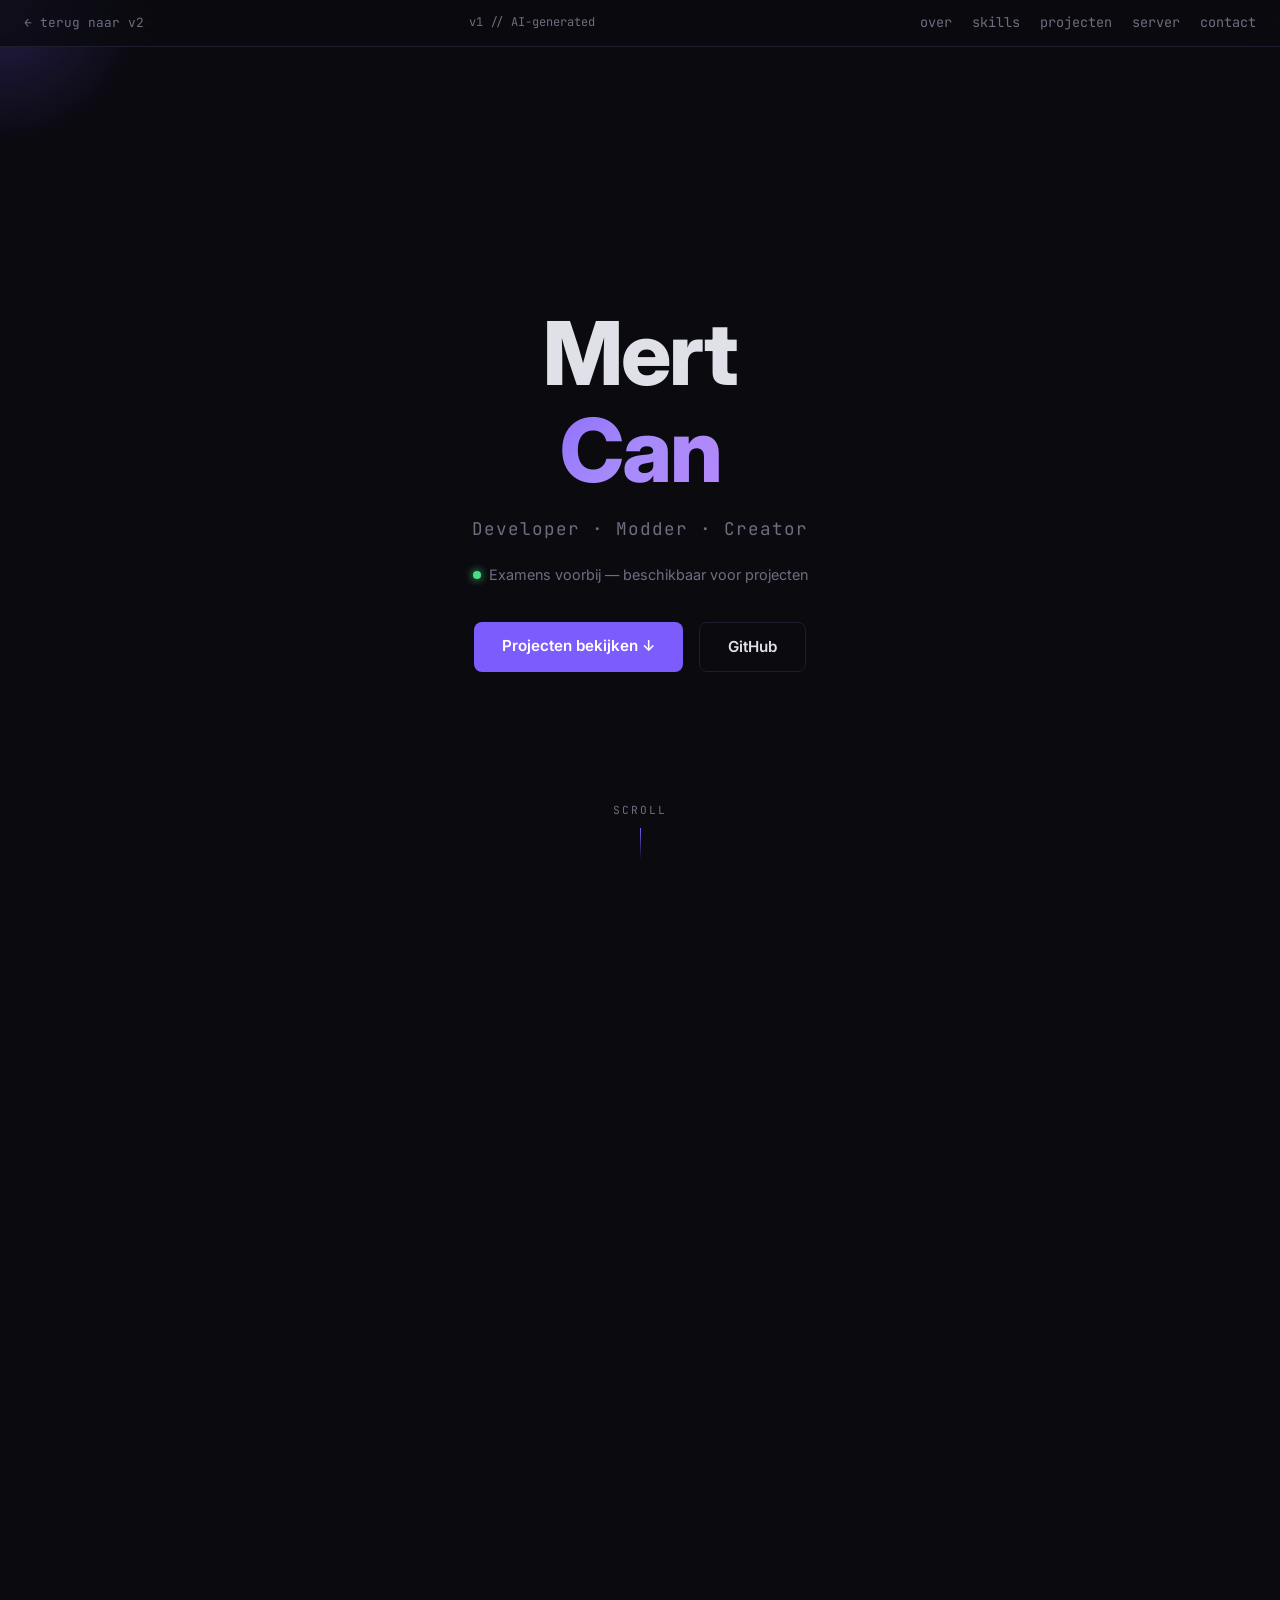
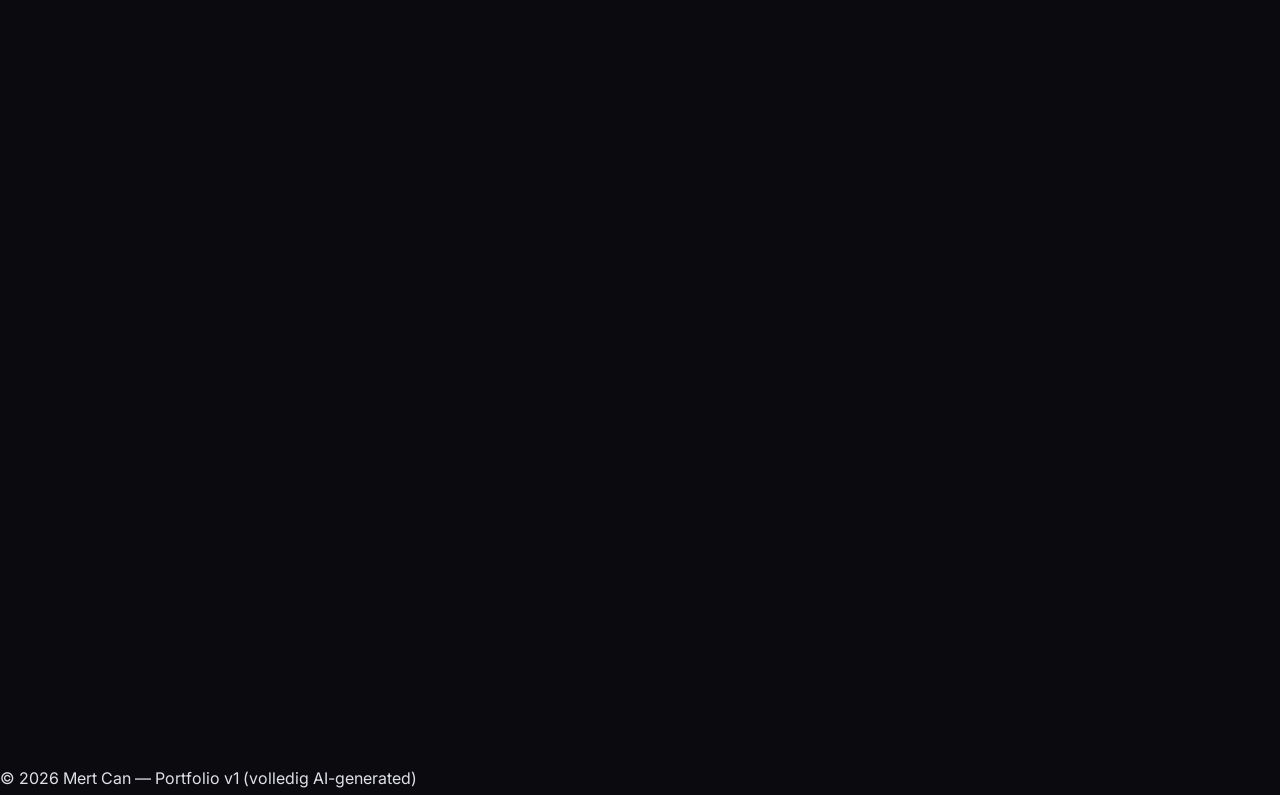
==== index_AI.html @ b43ee175 "gg" ====
<!DOCTYPE html>
<html lang="nl">
<head>
  <meta charset="UTF-8" />
  <meta name="viewport" content="width=device-width, initial-scale=1.0" />
  <title>Mert Can — Portfolio v1</title>
  <link rel="stylesheet" href="stykev1.css" />
  <link href="https://fonts.googleapis.com/css2?family=JetBrains+Mono:wght@300;400;500;700&family=Inter:wght@300;400;600;800&display=swap" rel="stylesheet" />
</head>
<body>

  <canvas id="particles" aria-hidden="true"></canvas>
  <div id="cursor-glow" aria-hidden="true"></div>

  <header class="topbar">
    <a href="index.html" class="topbar-back">← terug naar v2</a>
    <span class="topbar-version">v1 // AI-generated</span>
    <nav class="topbar-nav">
      <a href="#about">over</a>
      <a href="#skills">skills</a>
      <a href="#projects">projecten</a>
      <a href="#server">server</a>
      <a href="#contact">contact</a>
    </nav>
  </header>

  <section class="hero" id="hero">
    <div class="hero-content">
      <p class="hero-greeting" id="typewriter"></p>
      <h1 class="hero-name">
        <span class="name-line">Mert</span>
        <span class="name-line accent-line">Can</span>
      </h1>
      <p class="hero-tagline">Developer · Modder · Creator</p>
      <p class="hero-status">
        <span class="status-dot"></span>
        Examens voorbij — beschikbaar voor projecten
      </p>
      <div class="hero-cta">
        <a href="#projects" class="cta-btn">Projecten bekijken ↓</a>
        <a href="https://github.com/KaasRijkeTurk" target="_blank" class="cta-btn cta-ghost">GitHub</a>
      </div>
    </div>
    <div class="hero-scroll-hint">
      <span>scroll</span>
      <div class="scroll-line"></div>
    </div>
  </section>

  <section class="section" id="about">
    <div class="container">
      <div class="section-header">
        <span class="section-number">01</span>
        <h2>Over mij</h2>
        <div class="header-line"></div>
      </div>
      <div class="about-grid">
        <div class="about-text">
          <p>18 jaar oud. Ik bouw dingen omdat ik het leuk vind. Mods, websites, scripts — alles wat code vereist trekt mijn aandacht. Ik zoek <strong>ervaring</strong> en <strong>connecties</strong>, en ik leer van elk project.</p>
          <p>Wanneer ik niet aan een project werk, ben ik waarschijnlijk een CTF aan het cracken, een Minecraft-mod aan het bouwen, of een nieuwe technologie aan het verkennen.</p>
        </div>
        <div class="about-cards">
          <div class="info-card">
            <span class="card-icon">🎓</span>
            <span class="card-label">School</span>
            <span class="card-value">De school met de glazen toilet deurtjes</span>
          </div>
          <div class="info-card">
            <span class="card-icon">📋</span>
            <span class="card-label">Studie</span>
            <span class="card-value">Wacht op uitslag</span>
          </div>
          <div class="info-card">
            <span class="card-icon">🌐</span>
            <span class="card-label">Talen</span>
            <span class="card-value">Nederlands · Turks · Engels</span>
          </div>
        </div>
      </div>
    </div>
  </section>

  <section class="section" id="skills">
    <div class="container">
      <div class="section-header">
        <span class="section-number">02</span>
        <h2>Skills</h2>
        <div class="header-line"></div>
      </div>
      <div class="skills-grid">
        <div class="skill-group">
          <h3 class="skill-group-title">Talen</h3>
          <div class="skill-bars">
            <div class="skill-bar">
              <span class="skill-name">Python</span>
              <div class="bar-track"><div class="bar-fill" data-width="70"></div></div>
            </div>
            <div class="skill-bar">
              <span class="skill-name">HTML</span>
              <div class="bar-track"><div class="bar-fill" data-width="75"></div></div>
            </div>
            <div class="skill-bar">
              <span class="skill-name">CSS</span>
              <div class="bar-track"><div class="bar-fill" data-width="65"></div></div>
            </div>
            <div class="skill-bar">
              <span class="skill-name">Java</span>
              <div class="bar-track"><div class="bar-fill" data-width="55"></div></div>
            </div>
            <div class="skill-bar">
              <span class="skill-name">JavaScript</span>
              <div class="bar-track"><div class="bar-fill" data-width="50"></div></div>
            </div>
          </div>
        </div>
        <div class="skill-group">
          <h3 class="skill-group-title">Tools</h3>
          <div class="skill-pills">
            <span class="pill">Git</span>
            <span class="pill">VS Code</span>
            <span class="pill">IntelliJ</span>
            <span class="pill">Unity</span>
            <span class="pill">BlockBench</span>
            <span class="pill">Linux</span>
          </div>
        </div>
        <div class="skill-group skill-group-wide">
          <h3 class="skill-group-title">Kennis & Interesses</h3>
          <div class="skill-pills">
            <span class="pill">Minecraft Modding</span>
            <span class="pill">Discord Bots</span>
            <span class="pill">Game Design</span>
            <span class="pill">CTF</span>
            <span class="pill">Webdesign</span>
            <span class="pill">Robotica</span>
          </div>
        </div>
      </div>
    </div>
  </section>

  <section class="section" id="projects">
    <div class="container">
      <div class="section-header">
        <span class="section-number">03</span>
        <h2>Projecten</h2>
        <div class="header-line"></div>
      </div>
      <div class="projects-grid">

        <article class="project-card">
          <div class="card-header">
            <span class="card-emoji">🕌</span>
            <span class="card-badge badge-wip">WIP</span>
          </div>
          <h3>DeenCraft</h3>
          <p class="card-desc">Islamitisch geïnspireerde items & blokken in Minecraft. Leert spelers over de Islam en zijn geschiedenis.</p>
          <p class="card-tech">Fabric 1.21.10 · Java</p>
          <div class="card-links">
            <a href="https://github.com/KaasRijkeTurk/DeenCraft" target="_blank" class="link-btn">GitHub →</a>
          </div>
        </article>

        <article class="project-card">
          <div class="card-header">
            <span class="card-emoji">💎</span>
          </div>
          <h3>Curious Crystals</h3>
          <p class="card-desc">Nieuwe edelstenen, mobs & structuren. Gems geven unieke abilities via de Smithing Table.</p>
          <p class="card-tech">Fabric 1.20.1 · Java</p>
          <div class="card-links">
            <a href="https://github.com/KaasRijkeTurk/Curious-Crystals" target="_blank" class="link-btn">GitHub →</a>
          </div>
        </article>

        <article class="project-card">
          <div class="card-header">
            <span class="card-emoji">🥪</span>
            <span class="card-badge badge-wip">WIP</span>
          </div>
          <h3>TR Sandwich Co. 2.0</h3>
          <p class="card-desc">Bezoek de website alsjeblieft niet.</p>
          <p class="card-tech">HTML · CSS · JS · 67% Anorganisch</p>
          <div class="card-links">
            <a href="https://kaasrijketurk.github.io/Sandwich/" target="_blank" class="link-btn">Live →</a>
            <a href="https://github.com/kaasrijketurk/Sandwich" target="_blank" class="link-btn link-ghost">GitHub →</a>
          </div>
        </article>

        <article class="project-card">
          <div class="card-header">
            <span class="card-emoji">🪟</span>
            <span class="card-badge badge-soon">SOON</span>
          </div>
          <h3>Microslop Support AI-Bot</h3>
          <p class="card-desc">Discord AI-bot voor MC serverbeheer via Ollama (llama3.2). Lokaal, geen API-kosten.</p>
          <p class="card-tech">Node.js · Ollama · Discord</p>
          <div class="card-links">
            <span class="link-btn link-disabled">Coming soon</span>
          </div>
        </article>

        <article class="project-card">
          <div class="card-header">
            <span class="card-emoji">֎</span>
            <span class="card-badge badge-soon">SOON</span>
          </div>
          <h3>M365 Nopilot Command-Bot</h3>
          <p class="card-desc">Discord Command-bot voor het sorteren van YouTube-afspeellijsten via Ollama (llama3.1:8b). Volledig lokaal.</p>
          <p class="card-tech">Python · Discord.py · Ollama · YouTube API</p>
          <div class="card-links">
            <span class="link-btn link-disabled">Coming soon</span>
          </div>
        </article>

      </div>
    </div>
  </section>

  <section class="section" id="server">
    <div class="container">
      <div class="section-header">
        <span class="section-number">04</span>
        <h2>AeroForge SMP</h2>
        <div class="header-line"></div>
      </div>
      <div class="server-block">
        <div class="server-info">
          <div class="server-status">
            <span class="online-dot"></span>
            <span>ONLINE</span>
          </div>
          <p>Een op maat gemaakte Minecraft server, volledig beheerd door de AI <strong>Microslop Support Bot</strong>. Automatisch beheer, snelle interacties, direct verbonden met Discord.</p>
          <p class="server-version">NeoForge 1.21.1</p>
          <a href="AeroForge SMP.mrpack" download class="download-btn">
            <span class="dl-icon">↓</span>
            Download Modpack (.mrpack)
          </a>
        </div>
        <div class="server-commands">
          <h3>Bot Commando's</h3>
          <div class="cmd-list">
            <div class="cmd-category">
              <h4>Algemeen</h4>
              <code>.help</code> <code>.uptime</code> <code>.purge</code>
              <code>.roast</code> <code>.poll</code> <code>.coinflip</code>
              <code>.mock</code> <code>.ship</code> <code>.userinfo</code>
              <code>.serverinfo</code> <code>.freechat</code>
            </div>
            <div class="cmd-category">
              <h4>Server Beheer</h4>
              <code>.setup</code> <code>.setwelcome</code>
              <code>.setautorole</code> <code>.setwelcomemsg</code>
            </div>
            <div class="cmd-category">
              <h4>Minecraft</h4>
              <code>.mchelp</code> <code>.mcstatus</code> <code>.mcplayers</code>
              <code>.mcmods</code> <code>.mcjoin</code> <code>.mcinfo</code>
              <code>.mcwhitelist</code> <code>.mcbanned</code> <code>.mcops</code>
              <code>.mcrcon</code>
            </div>
          </div>
        </div>
      </div>
    </div>
  </section>

  <section class="section section-contact" id="contact">
    <div class="container">
      <div class="section-header">
        <span class="section-number">05</span>
        <h2>Contact</h2>
        <div class="header-line"></div>
      </div>
      <div class="contact-grid">
        <a href="mailto:tothinkornottothink@hotmail.com" class="contact-item">
          <span class="contact-icon">✉</span>
          <span class="contact-label">Email</span>
          <span class="contact-value">tothinkornottothink@hotmail.com</span>
        </a>
        <a href="https://github.com/KaasRijkeTurk" target="_blank" class="contact-item">
          <span class="contact-icon">⌘</span>
          <span class="contact-label">GitHub</span>
          <span class="contact-value">KaasRijkeTurk</span>
        </a>
        <a href="http://www.linkedin.com/in/Mert-Can67" target="_blank" class="contact-item">
          <span class="contact-icon">in</span>
          <span class="contact-label">LinkedIn</span>
          <span class="contact-value">Mert Can</span>
        </a>
        <a href="https://www.youtube.com/@DawahSimplified" target="_blank" class="contact-item">
          <span class="contact-icon">▶</span>
          <span class="contact-label">YouTube</span>
          <span class="contact-value">DawahSimplified</span>
        </a>
        <a href="https://www.tiktok.com/@datawithmert" target="_blank" class="contact-item">
          <span class="contact-icon">♪</span>
          <span class="contact-label">TikTok</span>
          <span class="contact-value">@datawithmert</span>
        </a>
        <a href="https://nl.fiverr.com/datawithmert" target="_blank" class="contact-item">
          <span class="contact-icon">ƒ</span>
          <span class="contact-label">Fiverr</span>
          <span class="contact-value">datawithmert</span>
        </a>
      </div>
    </div>
  </section>

  <footer>
    <p>© 2026 Mert Can — Portfolio v1 (volledig AI-generated)</p>
  </footer>

  <script src="scriptv1.js"></script>
</body>
</html>
---- stykev1.css ----
/* ============================================
   V1 PORTFOLIO — FULLY AI GENERATED
   Minimalist dark theme with particle effects
   ============================================ */

/* --- Reset & Base --- */
*, *::before, *::after {
  margin: 0;
  padding: 0;
  box-sizing: border-box;
}

:root {
  --bg: #0a0a0f;
  --bg-elevated: #12121a;
  --bg-card: #16161f;
  --border: #1e1e2e;
  --text: #e0e0e8;
  --text-muted: #6e6e82;
  --accent: #7c5cfc;
  --accent-glow: rgba(124, 92, 252, 0.25);
  --accent-hover: #9578ff;
  --success: #4ade80;
  --font-mono: 'JetBrains Mono', monospace;
  --font-sans: 'Inter', sans-serif;
}

html {
  scroll-behavior: smooth;
}

body {
  background: var(--bg);
  color: var(--text);
  font-family: var(--font-sans);
  line-height: 1.6;
  overflow-x: hidden;
}

a {
  color: var(--accent);
  text-decoration: none;
  transition: color 0.2s;
}

a:hover {
  color: var(--accent-hover);
}

/* --- Particles Canvas --- */
#particles {
  position: fixed;
  top: 0;
  left: 0;
  width: 100%;
  height: 100%;
  z-index: -1;
  pointer-events: none;
}

/* --- Cursor Glow --- */
#cursor-glow {
  position: fixed;
  width: 300px;
  height: 300px;
  border-radius: 50%;
  background: radial-gradient(circle, var(--accent-glow) 0%, transparent 70%);
  pointer-events: none;
  z-index: 0;
  transform: translate(-50%, -50%);
  transition: left 0.1s ease-out, top 0.1s ease-out;
}

/* --- Container --- */
.container {
  max-width: 1100px;
  margin: 0 auto;
  padding: 0 24px;
}

/* --- Topbar --- */
.topbar {
  position: fixed;
  top: 0;
  left: 0;
  right: 0;
  z-index: 100;
  display: flex;
  align-items: center;
  justify-content: space-between;
  padding: 12px 24px;
  background: rgba(10, 10, 15, 0.8);
  backdrop-filter: blur(12px);
  border-bottom: 1px solid var(--border);
  font-family: var(--font-mono);
  font-size: 0.85rem;
  transition: transform 0.3s ease;
}

.topbar-back {
  font-size: 0.8rem;
  color: var(--text-muted);
}

.topbar-back:hover {
  color: var(--text);
}

.topbar-version {
  color: var(--text-muted);
  font-size: 0.75rem;
}

.topbar-nav {
  display: flex;
  gap: 20px;
}

.topbar-nav a {
  color: var(--text-muted);
  font-size: 0.85rem;
  transition: color 0.2s;
  position: relative;
}

.topbar-nav a:hover,
.topbar-nav a.active {
  color: var(--accent);
}

.topbar-nav a.active::after {
  content: '';
  position: absolute;
  bottom: -4px;
  left: 0;
  right: 0;
  height: 2px;
  background: var(--accent);
  border-radius: 1px;
}

/* --- Hero Section --- */
.hero {
  min-height: 100vh;
  display: flex;
  flex-direction: column;
  justify-content: center;
  align-items: center;
  text-align: center;
  padding: 120px 24px 80px;
  position: relative;
}

.hero-content {
  max-width: 700px;
}

.hero-greeting {
  font-family: var(--font-mono);
  font-size: 1rem;
  color: var(--accent);
  margin-bottom: 12px;
  min-height: 1.6em;
}

.hero-name {
  font-size: clamp(3rem, 8vw, 5.5rem);
  font-weight: 800;
  line-height: 1.1;
  letter-spacing: -2px;
  margin-bottom: 16px;
}

.name-line {
  display: block;
}

.accent-line {
  background: linear-gradient(135deg, var(--accent), #a78bfa, #c084fc);
  -webkit-background-clip: text;
  -webkit-text-fill-color: transparent;
  background-clip: text;
}

.hero-tagline {
  font-family: var(--font-mono);
  font-size: 1.1rem;
  color: var(--text-muted);
  margin-bottom: 20px;
  letter-spacing: 1px;
}

.hero-status {
  font-size: 0.9rem;
  color: var(--text-muted);
  display: flex;
  align-items: center;
  justify-content: center;
  gap: 8px;
  margin-bottom: 36px;
}

.status-dot {
  width: 8px;
  height: 8px;
  background: var(--success);
  border-radius: 50%;
  display: inline-block;
  box-shadow: 0 0 8px var(--success);
  animation: pulse 2s infinite;
}

@keyframes pulse {
  0%, 100% { opacity: 1; }
  50% { opacity: 0.4; }
}

.hero-cta {
  display: flex;
  gap: 16px;
  justify-content: center;
  flex-wrap: wrap;
}

.cta-btn {
  padding: 12px 28px;
  border-radius: 8px;
  font-weight: 600;
  font-size: 0.95rem;
  transition: all 0.2s;
}

.cta-btn:not(.cta-ghost) {
  background: var(--accent);
  color: #fff;
}

.cta-btn:not(.cta-ghost):hover {
  background: var(--accent-hover);
  color: #fff;
  transform: translateY(-2px);
  box-shadow: 0 6px 24px var(--accent-glow);
}

.cta-ghost {
  border: 1px solid var(--border);
  color: var(--text);
}

.cta-ghost:hover {
  border-color: var(--accent);
  color: var(--accent);
  transform: translateY(-2px);
}

/* --- Scroll Hint --- */
.hero-scroll-hint {
  position: absolute;
  bottom: 40px;
  left: 50%;
  transform: translateX(-50%);
  display: flex;
  flex-direction: column;
  align-items: center;
  gap: 8px;
  color: var(--text-muted);
  font-size: 0.7rem;
  font-family: var(--font-mono);
  letter-spacing: 2px;
  text-transform: uppercase;
  animation: float 2s ease-in-out infinite;
}

.scroll-line {
  width: 1px;
  height: 32px;
  background: linear-gradient(to bottom, var(--accent), transparent);
}

@keyframes float {
  0%, 100% { transform: translateX(-50%) translateY(0); }
  50% { transform: translateX(-50%) translateY(8px); }
}

/* --- Sections --- */
.section {
  padding: 100px 0;
  opacity: 0;
  transform: translateY(30px);
  transition: opacity 0.6s ease, transform 0.6s ease;
}

.section.visible {
  opacity: 1;
  transform: translateY(0);
}

.section-header {
  display: flex;
  align-items: center;
  gap: 16px;
  margin-bottom: 48px;
}

.section-number {
  font-family: var(--font-mono);
  font-size: 0.85rem;
  color: var(--accent);
}

.section-header h2 {
  font-size: 2rem;
  font-weight: 700;
}

.header-line {
  flex: 1;
  height: 1px;
  background: var(--border);
}

/* --- About --- */
.about-grid {
  display: grid;
  grid-template-columns: 1fr 1fr;
  gap: 48px;
  align-items: start;
}

.about-text p {
  margin-bottom: 16px;
  color: var(--text-muted);
  font-size: 1.05rem;
}

.about-text strong {
  color: var(--text);
}

.about-cards {
  display: flex;
  flex-direction: column;
  gap: 16px;
}

.info-card {
  display: flex;
  align-items: center;
  gap: 14px;
  padding: 16px 20px;
  background: var(--bg-card);
  border: 1px solid var(--border);
  border-radius: 10px;
  transition: border-color 0.2s, transform 0.2s;
}

.info-card:hover {
  border-color: var(--accent);
  transform: translateX(4px);
}

.card-icon {
  font-size: 1.4rem;
}

.card-label {
  font-size: 0.75rem;
  color: var(--text-muted);
  text-transform: uppercase;
  letter-spacing: 1px;
  font-family: var(--font-mono);
}

.card-value {
  margin-left: auto;
  font-size: 0.9rem;
  color: var(--text);
  font-weight: 500;
}

/* --- Skills --- */
.skills-grid {
  display: grid;
  grid-template-columns: 1fr 1fr;
  gap: 32px;
}

.skill-group-wide {
  grid-column: 1 / -1;
}

.skill-group-title {
  font-family: var(--font-mono);
  font-size: 0.85rem;
  color: var(--accent);
  text-transform: uppercase;
  letter-spacing: 1px;
  margin-bottom: 20px;
}

/* Skill Bars */
.skill-bars {
  display: flex;
  flex-direction: column;
  gap: 16px;
}

.skill-bar {
  display: flex;
  align-items: center;
  gap: 16px;
}

.skill-name {
  font-family: var(--font-mono);
  font-size: 0.85rem;
  color: var(--text-muted);
  min-width: 100px;
}

.bar-track {
  flex: 1;
  height: 6px;
  background: var(--bg-elevated);
  border-radius: 3px;
  overflow: hidden;
}

.bar-fill {
  height: 100%;
  width: 0;
  background: linear-gradient(90deg, var(--accent), #a78bfa);
  border-radius: 3px;
  transition: width 1s ease;
}

/* Skill Pills */
.skill-pills {
  display: flex;
  flex-wrap: wrap;
  gap: 10px;
}

.pill {
  padding: 8px 16px;
  background: var(--bg-card);
  border: 1px solid var(--border);
  border-radius: 20px;
  font-size: 0.85rem;
  font-family: var(--font-mono);
  color: var(--text-muted);
  transition: all 0.2s;
}

.pill:hover {
  border-color: var(--accent);
  color: var(--accent);
  transform: translateY(-2px);
}

/* --- Projects --- */
.projects-grid {
  display: grid;
  grid-template-columns: repeat(auto-fill, minmax(320px, 1fr));
  gap: 24px;
}

.project-card {
  background: var(--bg-card);
  border: 1px solid var(--border);
  border-radius: 12px;
  padding: 24px;
  transition: all 0.25s;
  display: flex;
  flex-direction: column;
}

.project-card:hover {
  border-color: var(--accent);
  transform: translateY(-4px);
  box-shadow: 0 12px 32px rgba(0, 0, 0, 0.3);
}

.card-header {
  display: flex;
  align-items: center;
  justify-content: space-between;
  margin-bottom: 16px;
}

.card-emoji {
  font-size: 1.8rem;
}

.card-badge {
  font-family: var(--font-mono);
  font-size: 0.65rem;
  padding: 3px 8px;
  border-radius: 4px;
  letter-spacing: 1px;
  font-weight: 700;
}

.badge-wip {
  background: rgba(250, 204, 21, 0.15);
  color: #facc15;
  border: 1px solid rgba(250, 204, 21, 0.3);
}

.badge-soon {
  background: rgba(96, 165, 250, 0.15);
  color: #60a5fa;
  border: 1px solid rgba(96, 165, 250, 0.3);
}

.project-card h3 {
  font-size: 1.15rem;
  margin-bottom: 8px;
}

.card-desc {
  font-size: 0.9rem;
  color: var(--text-muted);
  margin-bottom: 12px;
  flex: 1;
}

.card-tech {
  font-family: var(--font-mono);
  font-size: 0.75rem;
  color: var(--text-muted);
  margin-bottom: 16px;
}

.card-links {
  display: flex;
  gap: 10px;
  flex-wrap: wrap;
}

.link-btn {
  padding: 8px 16px;
  border-radius: 6px;
  font-size: 0.8rem;
  font-family: var(--font-mono);
  font-weight: 500;
  transition: all 0.2s;
}

.link-btn:not(.link-ghost):not(.link-disabled) {
  background: var(--accent);
  color: #fff;
}

.link-btn:not(.link-ghost):not(.link-disabled):hover {
  background: var(--accent-hover);
  color: #fff;
}

.link-ghost {
  border: 1px solid var(--border);
  color: var(--text-muted);
}

.link-ghost:hover {
  border-color: var(--accent);
  color: var(--accent);
}

.link-disabled {
  padding: 8px 16px;
  border-radius: 6px;
  font-size: 0.8rem;
  font-family: var(--font-mono);
  color: var(--text-muted);
  opacity: 0.4;
  cursor: not-allowed;
}

/* --- Server Section --- */
.server-block {
  display: grid;
  grid-template-columns: 1fr 1fr;
  gap: 40px;
  background: var(--bg-card);
  border: 1px solid var(--border);
  border-radius: 12px;
  padding: 32px;
}

.server-status {
  display: inline-flex;
  align-items: center;
  gap: 8px;
  font-family: var(--font-mono);
  font-size: 0.8rem;
  color: var(--success);
  margin-bottom: 16px;
}

.online-dot {
  width: 8px;
  height: 8px;
  background: var(--success);
  border-radius: 50%;
  box-shadow: 0 0 8px var(--success);
}
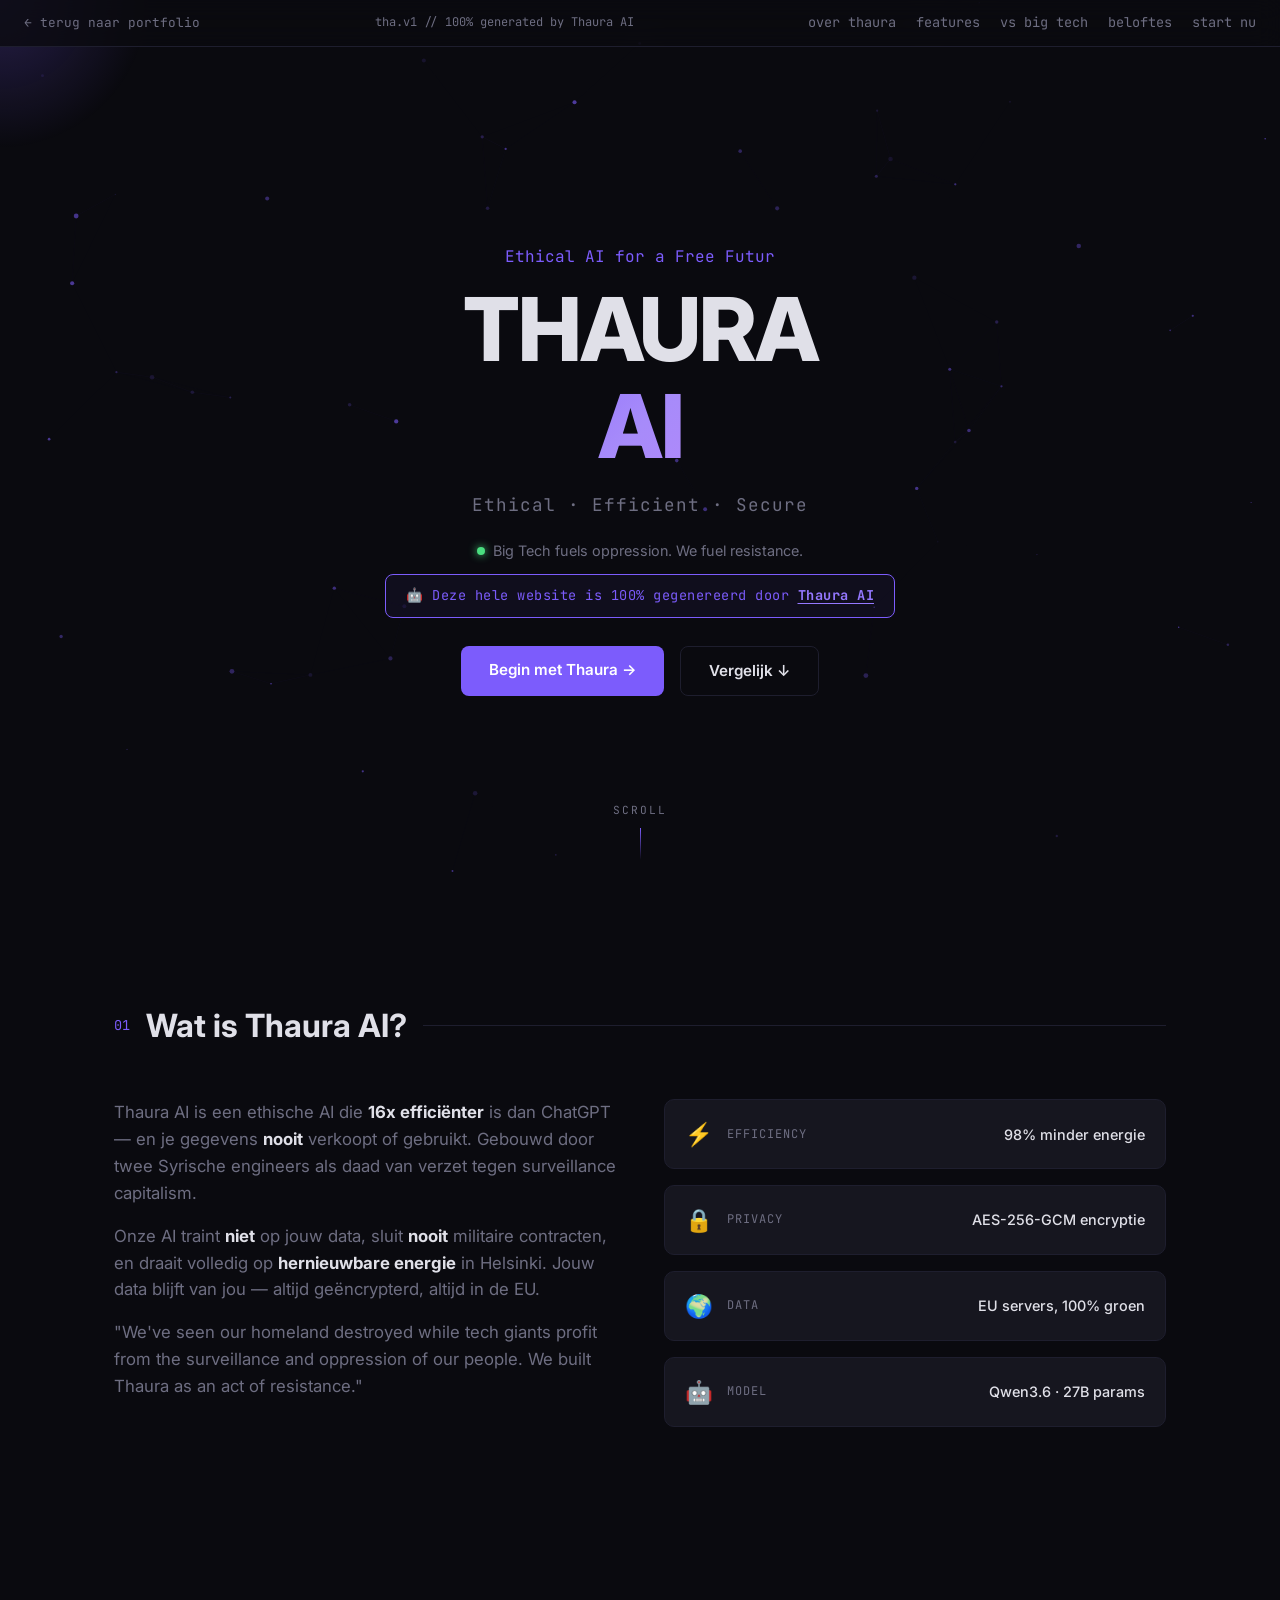
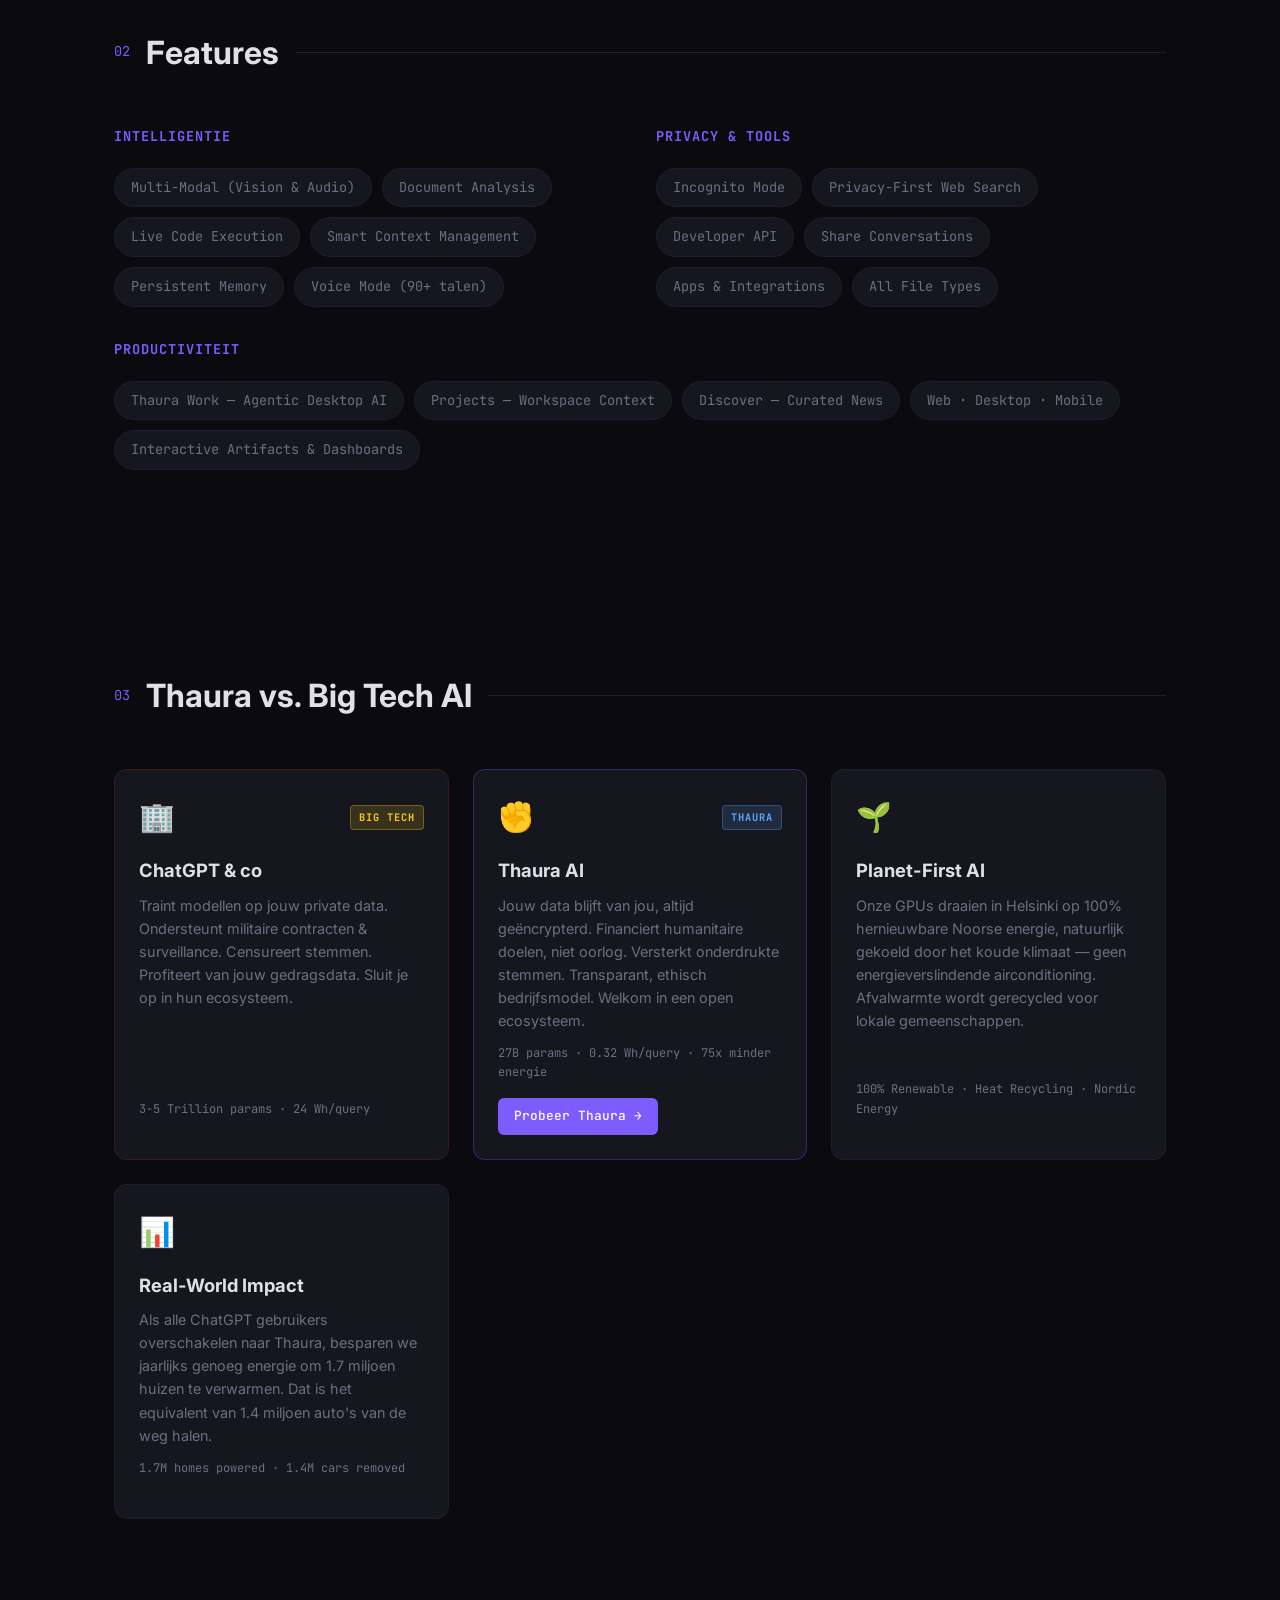
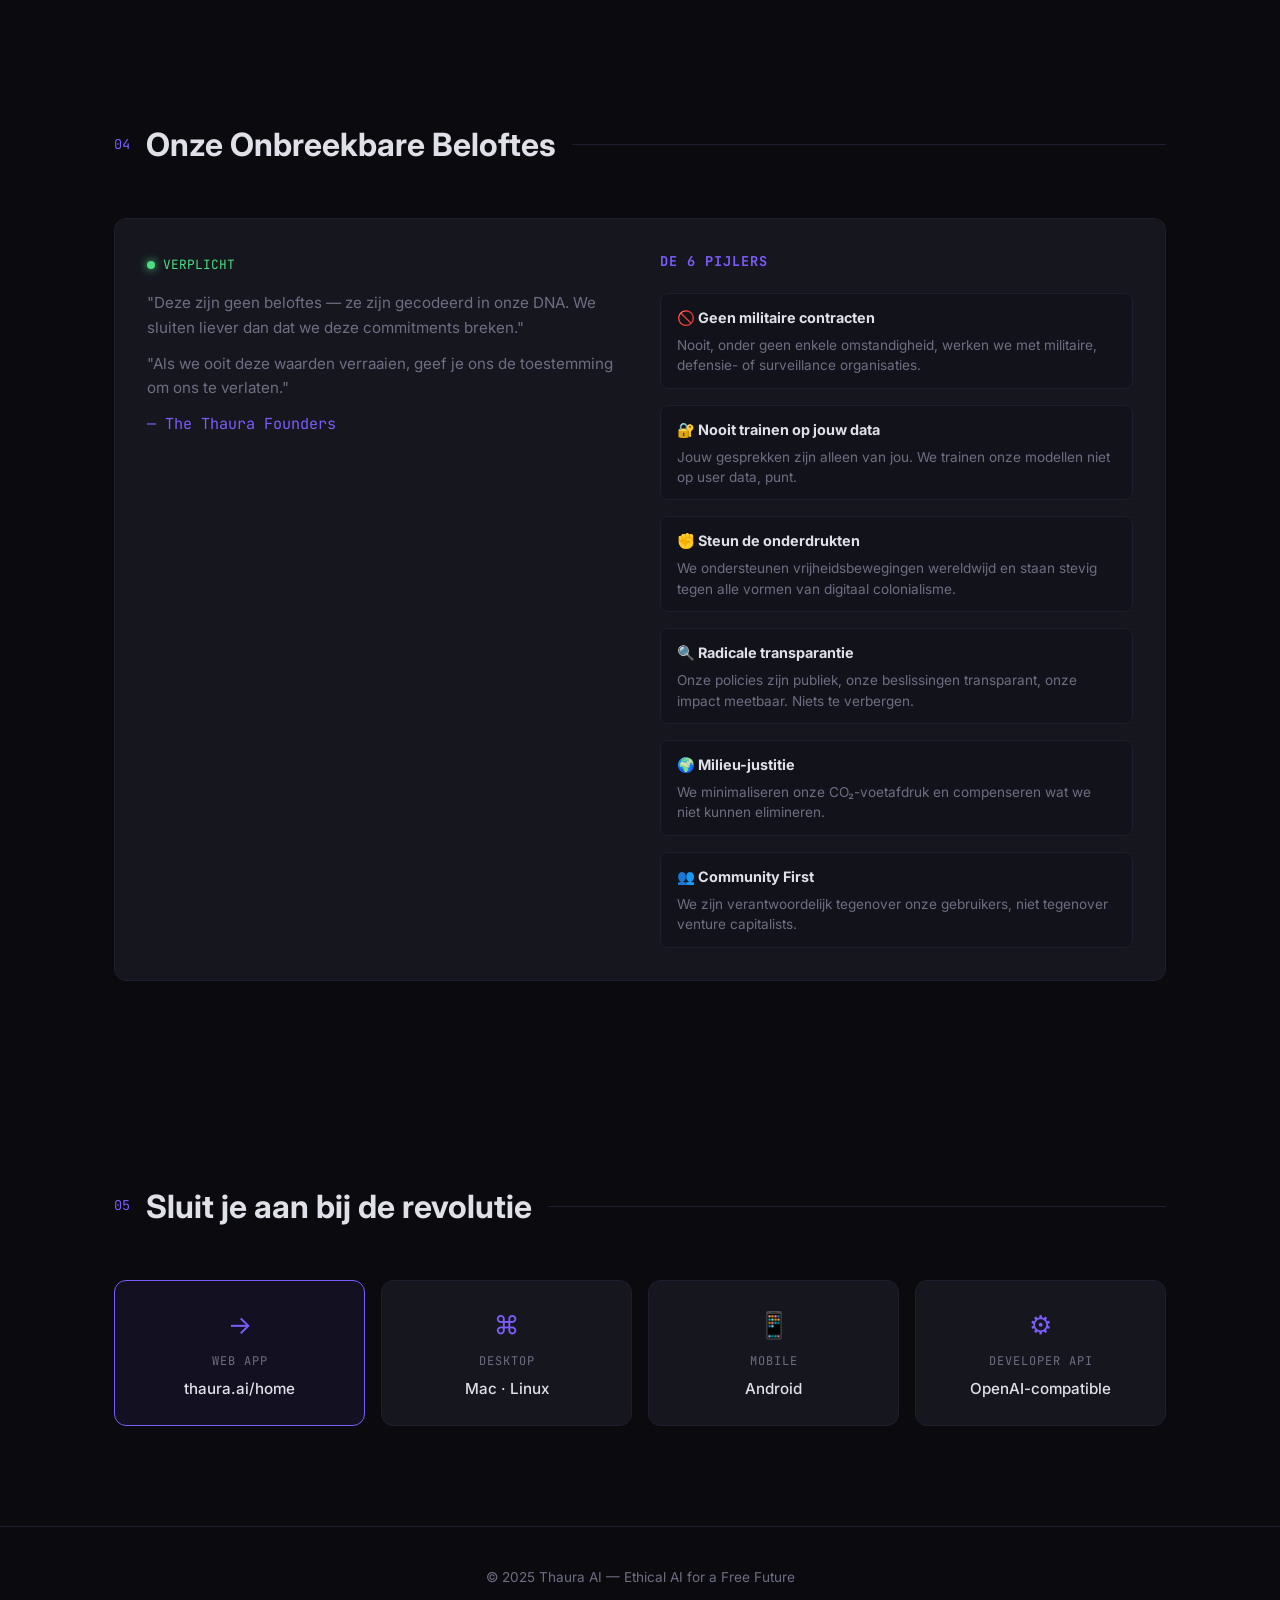
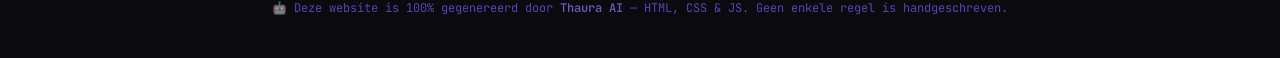
==== commit af9997b0: "Thaura AI" ====
--- a/index_AI.html
+++ b/index_AI.html
@@ -3,7 +3,7 @@
 <head>
   <meta charset="UTF-8" />
   <meta name="viewport" content="width=device-width, initial-scale=1.0" />
-  <title>Mert Can — Portfolio v1</title>
+  <title>Thaura AI — Ethical AI for a Free Future</title>
   <link rel="stylesheet" href="stykev1.css" />
   <link href="https://fonts.googleapis.com/css2?family=JetBrains+Mono:wght@300;400;500;700&family=Inter:wght@300;400;600;800&display=swap" rel="stylesheet" />
 </head>
@@ -13,14 +13,14 @@
   <div id="cursor-glow" aria-hidden="true"></div>
 
   <header class="topbar">
-    <a href="index.html" class="topbar-back">← terug naar v2</a>
-    <span class="topbar-version">v1 // AI-generated</span>
+    <a href="index.html" class="topbar-back">← terug naar portfolio</a>
+    <span class="topbar-version">tha.v1 // 100% generated by Thaura AI</span>
     <nav class="topbar-nav">
-      <a href="#about">over</a>
-      <a href="#skills">skills</a>
-      <a href="#projects">projecten</a>
-      <a href="#server">server</a>
-      <a href="#contact">contact</a>
+      <a href="#about">over thaura</a>
+      <a href="#features">features</a>
+      <a href="#compare">vs big tech</a>
+      <a href="#pledge">beloftes</a>
+      <a href="#contact">start nu</a>
     </nav>
   </header>
 
@@ -28,17 +28,18 @@
     <div class="hero-content">
       <p class="hero-greeting" id="typewriter"></p>
       <h1 class="hero-name">
-        <span class="name-line">Mert</span>
-        <span class="name-line accent-line">Can</span>
+        <span class="name-line">THAURA</span>
+        <span class="name-line accent-line">AI</span>
       </h1>
-      <p class="hero-tagline">Developer · Modder · Creator</p>
+      <p class="hero-tagline">Ethical · Efficient · Secure</p>
       <p class="hero-status">
         <span class="status-dot"></span>
-        Examens voorbij — beschikbaar voor projecten
+        Big Tech fuels oppression. We fuel resistance.
       </p>
+      <p class="hero-made-by">🤖 Deze hele website is 100% gegenereerd door <a href="https://thaura.ai/home" target="_blank">Thaura AI</a></p>
       <div class="hero-cta">
-        <a href="#projects" class="cta-btn">Projecten bekijken ↓</a>
-        <a href="https://github.com/KaasRijkeTurk" target="_blank" class="cta-btn cta-ghost">GitHub</a>
+        <a href="https://thaura.ai/home" target="_blank" class="cta-btn">Begin met Thaura →</a>
+        <a href="#compare" class="cta-btn cta-ghost">Vergelijk ↓</a>
       </div>
     </div>
     <div class="hero-scroll-hint">
@@ -51,213 +52,182 @@
     <div class="container">
       <div class="section-header">
         <span class="section-number">01</span>
-        <h2>Over mij</h2>
+        <h2>Wat is Thaura AI?</h2>
         <div class="header-line"></div>
       </div>
       <div class="about-grid">
         <div class="about-text">
-          <p>18 jaar oud. Ik bouw dingen omdat ik het leuk vind. Mods, websites, scripts — alles wat code vereist trekt mijn aandacht. Ik zoek <strong>ervaring</strong> en <strong>connecties</strong>, en ik leer van elk project.</p>
-          <p>Wanneer ik niet aan een project werk, ben ik waarschijnlijk een CTF aan het cracken, een Minecraft-mod aan het bouwen, of een nieuwe technologie aan het verkennen.</p>
+          <p>Thaura AI is een ethische AI die <strong>16x efficiënter</strong> is dan ChatGPT — en je gegevens <strong>nooit</strong> verkoopt of gebruikt. Gebouwd door twee Syrische engineers als daad van verzet tegen surveillance capitalism.</p>
+          <p>Onze AI traint <strong>niet</strong> op jouw data, sluit <strong>nooit</strong> militaire contracten, en draait volledig op <strong>hernieuwbare energie</strong> in Helsinki. Jouw data blijft van jou — altijd geëncrypterd, altijd in de EU.</p>
+          <p>"We've seen our homeland destroyed while tech giants profit from the surveillance and oppression of our people. We built Thaura as an act of resistance."</p>
         </div>
         <div class="about-cards">
           <div class="info-card">
-            <span class="card-icon">🎓</span>
-            <span class="card-label">School</span>
-            <span class="card-value">De school met de glazen toilet deurtjes</span>
-          </div>
-          <div class="info-card">
-            <span class="card-icon">📋</span>
-            <span class="card-label">Studie</span>
-            <span class="card-value">Wacht op uitslag</span>
-          </div>
-          <div class="info-card">
-            <span class="card-icon">🌐</span>
-            <span class="card-label">Talen</span>
-            <span class="card-value">Nederlands · Turks · Engels</span>
-          </div>
-        </div>
-      </div>
-    </div>
-  </section>
-
-  <section class="section" id="skills">
+            <span class="card-icon">⚡</span>
+            <span class="card-label">Efficiency</span>
+            <span class="card-value">98% minder energie</span>
+          </div>
+          <div class="info-card">
+            <span class="card-icon">🔒</span>
+            <span class="card-label">Privacy</span>
+            <span class="card-value">AES-256-GCM encryptie</span>
+          </div>
+          <div class="info-card">
+            <span class="card-icon">🌍</span>
+            <span class="card-label">Data</span>
+            <span class="card-value">EU servers, 100% groen</span>
+          </div>
+          <div class="info-card">
+            <span class="card-icon">🤖</span>
+            <span class="card-label">Model</span>
+            <span class="card-value">Qwen3.6 · 27B params</span>
+          </div>
+        </div>
+      </div>
+    </div>
+  </section>
+
+  <section class="section" id="features">
     <div class="container">
       <div class="section-header">
         <span class="section-number">02</span>
-        <h2>Skills</h2>
+        <h2>Features</h2>
         <div class="header-line"></div>
       </div>
       <div class="skills-grid">
         <div class="skill-group">
-          <h3 class="skill-group-title">Talen</h3>
-          <div class="skill-bars">
-            <div class="skill-bar">
-              <span class="skill-name">Python</span>
-              <div class="bar-track"><div class="bar-fill" data-width="70"></div></div>
-            </div>
-            <div class="skill-bar">
-              <span class="skill-name">HTML</span>
-              <div class="bar-track"><div class="bar-fill" data-width="75"></div></div>
-            </div>
-            <div class="skill-bar">
-              <span class="skill-name">CSS</span>
-              <div class="bar-track"><div class="bar-fill" data-width="65"></div></div>
-            </div>
-            <div class="skill-bar">
-              <span class="skill-name">Java</span>
-              <div class="bar-track"><div class="bar-fill" data-width="55"></div></div>
-            </div>
-            <div class="skill-bar">
-              <span class="skill-name">JavaScript</span>
-              <div class="bar-track"><div class="bar-fill" data-width="50"></div></div>
-            </div>
+          <h3 class="skill-group-title">Intelligentie</h3>
+          <div class="skill-pills">
+            <span class="pill">Multi-Modal (Vision & Audio)</span>
+            <span class="pill">Document Analysis</span>
+            <span class="pill">Live Code Execution</span>
+            <span class="pill">Smart Context Management</span>
+            <span class="pill">Persistent Memory</span>
+            <span class="pill">Voice Mode (90+ talen)</span>
           </div>
         </div>
         <div class="skill-group">
-          <h3 class="skill-group-title">Tools</h3>
+          <h3 class="skill-group-title">Privacy & Tools</h3>
           <div class="skill-pills">
-            <span class="pill">Git</span>
-            <span class="pill">VS Code</span>
-            <span class="pill">IntelliJ</span>
-            <span class="pill">Unity</span>
-            <span class="pill">BlockBench</span>
-            <span class="pill">Linux</span>
+            <span class="pill">Incognito Mode</span>
+            <span class="pill">Privacy-First Web Search</span>
+            <span class="pill">Developer API</span>
+            <span class="pill">Share Conversations</span>
+            <span class="pill">Apps & Integrations</span>
+            <span class="pill">All File Types</span>
           </div>
         </div>
         <div class="skill-group skill-group-wide">
-          <h3 class="skill-group-title">Kennis & Interesses</h3>
+          <h3 class="skill-group-title">Productiviteit</h3>
           <div class="skill-pills">
-            <span class="pill">Minecraft Modding</span>
-            <span class="pill">Discord Bots</span>
-            <span class="pill">Game Design</span>
-            <span class="pill">CTF</span>
-            <span class="pill">Webdesign</span>
-            <span class="pill">Robotica</span>
-          </div>
-        </div>
-      </div>
-    </div>
-  </section>
-
-  <section class="section" id="projects">
+            <span class="pill">Thaura Work — Agentic Desktop AI</span>
+            <span class="pill">Projects — Workspace Context</span>
+            <span class="pill">Discover — Curated News</span>
+            <span class="pill">Web · Desktop · Mobile</span>
+            <span class="pill">Interactive Artifacts & Dashboards</span>
+          </div>
+        </div>
+      </div>
+    </div>
+  </section>
+
+  <section class="section" id="compare">
     <div class="container">
       <div class="section-header">
         <span class="section-number">03</span>
-        <h2>Projecten</h2>
+        <h2>Thaura vs. Big Tech AI</h2>
         <div class="header-line"></div>
       </div>
       <div class="projects-grid">
 
+        <article class="project-card card-bad">
+          <div class="card-header">
+            <span class="card-emoji">🏢</span>
+            <span class="card-badge badge-wip">BIG TECH</span>
+          </div>
+          <h3>ChatGPT & co</h3>
+          <p class="card-desc">Traint modellen op jouw private data. Ondersteunt militaire contracten & surveillance. Censureert stemmen. Profiteert van jouw gedragsdata. Sluit je op in hun ecosysteem.</p>
+          <p class="card-tech">3-5 Trillion params · 24 Wh/query</p>
+        </article>
+
+        <article class="project-card card-good">
+          <div class="card-header">
+            <span class="card-emoji">✊</span>
+            <span class="card-badge badge-soon">THAURA</span>
+          </div>
+          <h3>Thaura AI</h3>
+          <p class="card-desc">Jouw data blijft van jou, altijd geëncrypterd. Financiert humanitaire doelen, niet oorlog. Versterkt onderdrukte stemmen. Transparant, ethisch bedrijfsmodel. Welkom in een open ecosysteem.</p>
+          <p class="card-tech">27B params · 0.32 Wh/query · 75x minder energie</p>
+          <div class="card-links">
+            <a href="https://thaura.ai/home" target="_blank" class="link-btn">Probeer Thaura →</a>
+          </div>
+        </article>
+
         <article class="project-card">
           <div class="card-header">
-            <span class="card-emoji">🕌</span>
-            <span class="card-badge badge-wip">WIP</span>
-          </div>
-          <h3>DeenCraft</h3>
-          <p class="card-desc">Islamitisch geïnspireerde items & blokken in Minecraft. Leert spelers over de Islam en zijn geschiedenis.</p>
-          <p class="card-tech">Fabric 1.21.10 · Java</p>
-          <div class="card-links">
-            <a href="https://github.com/KaasRijkeTurk/DeenCraft" target="_blank" class="link-btn">GitHub →</a>
-          </div>
+            <span class="card-emoji">🌱</span>
+          </div>
+          <h3>Planet-First AI</h3>
+          <p class="card-desc">Onze GPUs draaien in Helsinki op 100% hernieuwbare Noorse energie, natuurlijk gekoeld door het koude klimaat — geen energieverslindende airconditioning. Afvalwarmte wordt gerecycled voor lokale gemeenschappen.</p>
+          <p class="card-tech">100% Renewable · Heat Recycling · Nordic Energy</p>
         </article>
 
         <article class="project-card">
           <div class="card-header">
-            <span class="card-emoji">💎</span>
-          </div>
-          <h3>Curious Crystals</h3>
-          <p class="card-desc">Nieuwe edelstenen, mobs & structuren. Gems geven unieke abilities via de Smithing Table.</p>
-          <p class="card-tech">Fabric 1.20.1 · Java</p>
-          <div class="card-links">
-            <a href="https://github.com/KaasRijkeTurk/Curious-Crystals" target="_blank" class="link-btn">GitHub →</a>
-          </div>
-        </article>
-
-        <article class="project-card">
-          <div class="card-header">
-            <span class="card-emoji">🥪</span>
-            <span class="card-badge badge-wip">WIP</span>
-          </div>
-          <h3>TR Sandwich Co. 2.0</h3>
-          <p class="card-desc">Bezoek de website alsjeblieft niet.</p>
-          <p class="card-tech">HTML · CSS · JS · 67% Anorganisch</p>
-          <div class="card-links">
-            <a href="https://kaasrijketurk.github.io/Sandwich/" target="_blank" class="link-btn">Live →</a>
-            <a href="https://github.com/kaasrijketurk/Sandwich" target="_blank" class="link-btn link-ghost">GitHub →</a>
-          </div>
-        </article>
-
-        <article class="project-card">
-          <div class="card-header">
-            <span class="card-emoji">🪟</span>
-            <span class="card-badge badge-soon">SOON</span>
-          </div>
-          <h3>Microslop Support AI-Bot</h3>
-          <p class="card-desc">Discord AI-bot voor MC serverbeheer via Ollama (llama3.2). Lokaal, geen API-kosten.</p>
-          <p class="card-tech">Node.js · Ollama · Discord</p>
-          <div class="card-links">
-            <span class="link-btn link-disabled">Coming soon</span>
-          </div>
-        </article>
-
-        <article class="project-card">
-          <div class="card-header">
-            <span class="card-emoji">֎</span>
-            <span class="card-badge badge-soon">SOON</span>
-          </div>
-          <h3>M365 Nopilot Command-Bot</h3>
-          <p class="card-desc">Discord Command-bot voor het sorteren van YouTube-afspeellijsten via Ollama (llama3.1:8b). Volledig lokaal.</p>
-          <p class="card-tech">Python · Discord.py · Ollama · YouTube API</p>
-          <div class="card-links">
-            <span class="link-btn link-disabled">Coming soon</span>
-          </div>
-        </article>
-
-      </div>
-    </div>
-  </section>
-
-  <section class="section" id="server">
+            <span class="card-emoji">📊</span>
+          </div>
+          <h3>Real-World Impact</h3>
+          <p class="card-desc">Als alle ChatGPT gebruikers overschakelen naar Thaura, besparen we jaarlijks genoeg energie om 1.7 miljoen huizen te verwarmen. Dat is het equivalent van 1.4 miljoen auto's van de weg halen.</p>
+          <p class="card-tech">1.7M homes powered · 1.4M cars removed</p>
+        </article>
+
+      </div>
+    </div>
+  </section>
+
+  <section class="section" id="pledge">
     <div class="container">
       <div class="section-header">
         <span class="section-number">04</span>
-        <h2>AeroForge SMP</h2>
+        <h2>Onze Onbreekbare Beloftes</h2>
         <div class="header-line"></div>
       </div>
       <div class="server-block">
         <div class="server-info">
           <div class="server-status">
             <span class="online-dot"></span>
-            <span>ONLINE</span>
-          </div>
-          <p>Een op maat gemaakte Minecraft server, volledig beheerd door de AI <strong>Microslop Support Bot</strong>. Automatisch beheer, snelle interacties, direct verbonden met Discord.</p>
-          <p class="server-version">NeoForge 1.21.1</p>
-          <a href="AeroForge SMP.mrpack" download class="download-btn">
-            <span class="dl-icon">↓</span>
-            Download Modpack (.mrpack)
-          </a>
+            <span>VERPLICHT</span>
+          </div>
+          <p>"Deze zijn geen beloftes — ze zijn gecodeerd in onze DNA. We sluiten liever dan dat we deze commitments breken."</p>
+          <p>"Als we ooit deze waarden verraaien, geef je ons de toestemming om ons te verlaten."</p>
+          <p class="server-version">— The Thaura Founders</p>
         </div>
         <div class="server-commands">
-          <h3>Bot Commando's</h3>
+          <h3>De 6 Pijlers</h3>
           <div class="cmd-list">
             <div class="cmd-category">
-              <h4>Algemeen</h4>
-              <code>.help</code> <code>.uptime</code> <code>.purge</code>
-              <code>.roast</code> <code>.poll</code> <code>.coinflip</code>
-              <code>.mock</code> <code>.ship</code> <code>.userinfo</code>
-              <code>.serverinfo</code> <code>.freechat</code>
-            </div>
-            <div class="cmd-category">
-              <h4>Server Beheer</h4>
-              <code>.setup</code> <code>.setwelcome</code>
-              <code>.setautorole</code> <code>.setwelcomemsg</code>
-            </div>
-            <div class="cmd-category">
-              <h4>Minecraft</h4>
-              <code>.mchelp</code> <code>.mcstatus</code> <code>.mcplayers</code>
-              <code>.mcmods</code> <code>.mcjoin</code> <code>.mcinfo</code>
-              <code>.mcwhitelist</code> <code>.mcbanned</code> <code>.mcops</code>
-              <code>.mcrcon</code>
+              <h4>🚫 Geen militaire contracten</h4>
+              <p class="cmd-desc">Nooit, onder geen enkele omstandigheid, werken we met militaire, defensie- of surveillance organisaties.</p>
+            </div>
+            <div class="cmd-category">
+              <h4>🔐 Nooit trainen op jouw data</h4>
+              <p class="cmd-desc">Jouw gesprekken zijn alleen van jou. We trainen onze modellen niet op user data, punt.</p>
+            </div>
+            <div class="cmd-category">
+              <h4>✊ Steun de onderdrukten</h4>
+              <p class="cmd-desc">We ondersteunen vrijheidsbewegingen wereldwijd en staan stevig tegen alle vormen van digitaal colonialisme.</p>
+            </div>
+            <div class="cmd-category">
+              <h4>🔍 Radicale transparantie</h4>
+              <p class="cmd-desc">Onze policies zijn publiek, onze beslissingen transparant, onze impact meetbaar. Niets te verbergen.</p>
+            </div>
+            <div class="cmd-category">
+              <h4>🌍 Milieu-justitie</h4>
+              <p class="cmd-desc">We minimaliseren onze CO₂-voetafdruk en compenseren wat we niet kunnen elimineren.</p>
+            </div>
+            <div class="cmd-category">
+              <h4>👥 Community First</h4>
+              <p class="cmd-desc">We zijn verantwoordelijk tegenover onze gebruikers, niet tegenover venture capitalists.</p>
             </div>
           </div>
         </div>
@@ -269,46 +239,37 @@
     <div class="container">
       <div class="section-header">
         <span class="section-number">05</span>
-        <h2>Contact</h2>
+        <h2>Sluit je aan bij de revolutie</h2>
         <div class="header-line"></div>
       </div>
       <div class="contact-grid">
-        <a href="mailto:tothinkornottothink@hotmail.com" class="contact-item">
-          <span class="contact-icon">✉</span>
-          <span class="contact-label">Email</span>
-          <span class="contact-value">tothinkornottothink@hotmail.com</span>
-        </a>
-        <a href="https://github.com/KaasRijkeTurk" target="_blank" class="contact-item">
+        <a href="https://thaura.ai/home" target="_blank" class="contact-item contact-cta">
+          <span class="contact-icon">→</span>
+          <span class="contact-label">Web App</span>
+          <span class="contact-value">thaura.ai/home</span>
+        </a>
+        <a href="https://thaura.ai" target="_blank" class="contact-item">
           <span class="contact-icon">⌘</span>
-          <span class="contact-label">GitHub</span>
-          <span class="contact-value">KaasRijkeTurk</span>
-        </a>
-        <a href="http://www.linkedin.com/in/Mert-Can67" target="_blank" class="contact-item">
-          <span class="contact-icon">in</span>
-          <span class="contact-label">LinkedIn</span>
-          <span class="contact-value">Mert Can</span>
-        </a>
-        <a href="https://www.youtube.com/@DawahSimplified" target="_blank" class="contact-item">
-          <span class="contact-icon">▶</span>
-          <span class="contact-label">YouTube</span>
-          <span class="contact-value">DawahSimplified</span>
-        </a>
-        <a href="https://www.tiktok.com/@datawithmert" target="_blank" class="contact-item">
-          <span class="contact-icon">♪</span>
-          <span class="contact-label">TikTok</span>
-          <span class="contact-value">@datawithmert</span>
-        </a>
-        <a href="https://nl.fiverr.com/datawithmert" target="_blank" class="contact-item">
-          <span class="contact-icon">ƒ</span>
-          <span class="contact-label">Fiverr</span>
-          <span class="contact-value">datawithmert</span>
+          <span class="contact-label">Desktop</span>
+          <span class="contact-value">Mac · Linux</span>
+        </a>
+        <a href="https://thaura.ai" target="_blank" class="contact-item">
+          <span class="contact-icon">📱</span>
+          <span class="contact-label">Mobile</span>
+          <span class="contact-value">Android</span>
+        </a>
+        <a href="https://thaura.ai" target="_blank" class="contact-item">
+          <span class="contact-icon">⚙</span>
+          <span class="contact-label">Developer API</span>
+          <span class="contact-value">OpenAI-compatible</span>
         </a>
       </div>
     </div>
   </section>
 
   <footer>
-    <p>© 2026 Mert Can — Portfolio v1 (volledig AI-generated)</p>
+    <p>© 2025 Thaura AI — Ethical AI for a Free Future</p>
+    <p class="footer-watermark">🤖 Deze website is 100% gegenereerd door <a href="https://thaura.ai/home" target="_blank">Thaura AI</a> — HTML, CSS & JS. Geen enkele regel is handgeschreven.</p>
   </footer>
 
   <script src="scriptv1.js"></script>
--- a/stykev1.css
+++ b/stykev1.css
@@ -197,7 +197,53 @@
   align-items: center;
   justify-content: center;
   gap: 8px;
-  margin-bottom: 36px;
+  margin-bottom: 12px;
+}
+
+.hero-made-by {
+  font-family: var(--font-mono);
+  font-size: 0.85rem;
+  color: var(--accent);
+  margin-bottom: 28px;
+  padding: 10px 20px;
+  border: 1px solid var(--accent);
+  border-radius: 8px;
+  background: rgba(124, 92, 252, 0.06);
+  display: inline-block;
+  letter-spacing: 0.5px;
+}
+
+.hero-made-by a {
+  color: var(--accent-hover);
+  font-weight: 700;
+  text-decoration: underline;
+  text-underline-offset: 3px;
+}
+
+.hero-made-by a:hover {
+  color: #c084fc;
+}
+
+/* --- Footer watermark --- */
+footer {
+  text-align: center;
+  padding: 40px 24px;
+  border-top: 1px solid var(--border);
+  color: var(--text-muted);
+  font-size: 0.85rem;
+}
+
+.footer-watermark {
+  margin-top: 10px;
+  font-family: var(--font-mono);
+  font-size: 0.75rem;
+  color: var(--accent);
+  opacity: 0.7;
+}
+
+.footer-watermark a {
+  color: var(--accent-hover);
+  font-weight: 600;
 }
 
 .status-dot {
@@ -605,3 +651,362 @@
   border-radius: 50%;
   box-shadow: 0 0 8px var(--success);
 }
+
+/* --- Compare Cards --- */
+.card-bad {
+  border-color: #3a1a1a;
+}
+
+.card-bad:hover {
+  border-color: #ff4444;
+}
+
+.card-good {
+  border-color: rgba(124, 92, 252, 0.3);
+}
+
+.card-good:hover {
+  border-color: var(--accent);
+  box-shadow: 0 12px 32px var(--accent-glow);
+}
+
+/* --- Command descriptions --- */
+.cmd-desc {
+  font-size: 0.85rem;
+  color: var(--text-muted);
+  margin-top: 6px;
+  line-height: 1.5;
+}
+
+/* --- Contact CTA highlight --- */
+.contact-cta {
+  border: 1px solid var(--accent) !important;
+  background: rgba(124, 92, 252, 0.08) !important;
+}
+
+.contact-cta:hover {
+  background: rgba(124, 92, 252, 0.18) !important;
+  transform: translateY(-4px) !important;
+}
+
+/* ============================================
+   CONTACT GRID
+   ============================================ */
+.contact-grid {
+  display: grid;
+  grid-template-columns: repeat(auto-fill, minmax(240px, 1fr));
+  gap: 16px;
+}
+
+.contact-item {
+  display: flex;
+  flex-direction: column;
+  align-items: center;
+  text-align: center;
+  gap: 6px;
+  padding: 24px 16px;
+  background: var(--bg-card);
+  border: 1px solid var(--border);
+  border-radius: 12px;
+  transition: all 0.2s;
+  text-decoration: none;
+}
+
+.contact-item:hover {
+  border-color: var(--accent);
+  transform: translateY(-4px);
+  box-shadow: 0 8px 24px rgba(0, 0, 0, 0.3);
+}
+
+.contact-icon {
+  font-size: 1.6rem;
+}
+
+.contact-label {
+  font-family: var(--font-mono);
+  font-size: 0.75rem;
+  color: var(--text-muted);
+  text-transform: uppercase;
+  letter-spacing: 1px;
+}
+
+.contact-value {
+  font-size: 0.95rem;
+  color: var(--text);
+  font-weight: 500;
+}
+
+/* ============================================
+   SERVER / PLEDGE SECTION
+   ============================================ */
+.server-commands h3 {
+  font-family: var(--font-mono);
+  font-size: 0.85rem;
+  color: var(--accent);
+  text-transform: uppercase;
+  letter-spacing: 1px;
+  margin-bottom: 20px;
+}
+
+.cmd-list {
+  display: flex;
+  flex-direction: column;
+  gap: 16px;
+}
+
+.cmd-category {
+  padding: 12px 16px;
+  background: var(--bg-elevated);
+  border-radius: 8px;
+  border: 1px solid var(--border);
+}
+
+.cmd-category h4 {
+  font-size: 0.9rem;
+  color: var(--text);
+  margin-bottom: 4px;
+}
+
+.cmd-category code {
+  display: inline-block;
+  font-family: var(--font-mono);
+  font-size: 0.75rem;
+  color: var(--accent);
+  background: rgba(124, 92, 252, 0.1);
+  padding: 2px 8px;
+  border-radius: 4px;
+  margin: 2px 4px 2px 0;
+}
+
+.server-info p {
+  color: var(--text-muted);
+  margin-bottom: 12px;
+  font-size: 0.95rem;
+}
+
+.server-version {
+  font-family: var(--font-mono);
+  font-size: 0.8rem;
+  color: var(--accent) !important;
+  margin-bottom: 16px !important;
+}
+
+.download-btn {
+  display: inline-flex;
+  align-items: center;
+  gap: 8px;
+  padding: 10px 20px;
+  background: var(--accent);
+  color: #fff;
+  border-radius: 8px;
+  font-weight: 600;
+  font-size: 0.9rem;
+  transition: all 0.2s;
+}
+
+.download-btn:hover {
+  background: var(--accent-hover);
+  color: #fff;
+  transform: translateY(-2px);
+  box-shadow: 0 6px 24px var(--accent-glow);
+}
+
+/* ============================================
+   RESPONSIVE — TABLET (max 768px)
+   ============================================ */
+@media (max-width: 768px) {
+  .topbar {
+    padding: 10px 16px;
+    font-size: 0.75rem;
+  }
+
+  .topbar-back {
+    display: none;
+  }
+
+  .topbar-version {
+    display: none;
+  }
+
+  .topbar-nav {
+    gap: 12px;
+  }
+
+  .topbar-nav a {
+    font-size: 0.75rem;
+  }
+
+  .hero {
+    padding: 100px 16px 60px;
+  }
+
+  .hero-name {
+    font-size: clamp(2.2rem, 10vw, 3.5rem);
+  }
+
+  .hero-made-by {
+    font-size: 0.75rem;
+    padding: 8px 14px;
+  }
+
+  .section {
+    padding: 60px 0;
+  }
+
+  .section-header h2 {
+    font-size: 1.5rem;
+  }
+
+  .about-grid {
+    grid-template-columns: 1fr;
+    gap: 32px;
+  }
+
+  .skills-grid {
+    grid-template-columns: 1fr;
+    gap: 24px;
+  }
+
+  .projects-grid {
+    grid-template-columns: 1fr;
+  }
+
+  .server-block {
+    grid-template-columns: 1fr;
+    gap: 24px;
+    padding: 24px;
+  }
+
+  .contact-grid {
+    grid-template-columns: repeat(auto-fill, minmax(160px, 1fr));
+    gap: 12px;
+  }
+}
+
+/* ============================================
+   RESPONSIVE — MOBILE (max 480px)
+   ============================================ */
+@media (max-width: 480px) {
+  .topbar {
+    padding: 8px 12px;
+  }
+
+  .topbar-nav {
+    gap: 8px;
+  }
+
+  .topbar-nav a {
+    font-size: 0.68rem;
+  }
+
+  .hero {
+    padding: 80px 12px 50px;
+  }
+
+  .hero-name {
+    font-size: 2rem;
+    letter-spacing: -1px;
+  }
+
+  .hero-tagline {
+    font-size: 0.9rem;
+  }
+
+  .hero-status {
+    font-size: 0.8rem;
+  }
+
+  .hero-made-by {
+    font-size: 0.68rem;
+    padding: 6px 10px;
+    line-height: 1.4;
+  }
+
+  .hero-cta {
+    flex-direction: column;
+    align-items: center;
+    gap: 10px;
+  }
+
+  .cta-btn {
+    width: 100%;
+    max-width: 260px;
+    text-align: center;
+    padding: 10px 20px;
+  }
+
+  .section {
+    padding: 48px 0;
+  }
+
+  .section-header {
+    flex-wrap: wrap;
+    gap: 8px;
+    margin-bottom: 32px;
+  }
+
+  .section-header h2 {
+    font-size: 1.3rem;
+  }
+
+  .header-line {
+    display: none;
+  }
+
+  .about-text p {
+    font-size: 0.95rem;
+  }
+
+  .info-card {
+    padding: 12px 14px;
+    gap: 10px;
+  }
+
+  .card-value {
+    font-size: 0.8rem;
+  }
+
+  .pill {
+    font-size: 0.75rem;
+    padding: 6px 12px;
+  }
+
+  .project-card {
+    padding: 18px;
+  }
+
+  .contact-grid {
+    grid-template-columns: 1fr 1fr;
+    gap: 10px;
+  }
+
+  .contact-item {
+    padding: 18px 10px;
+  }
+
+  .contact-icon {
+    font-size: 1.3rem;
+  }
+
+  .contact-label {
+    font-size: 0.65rem;
+  }
+
+  .contact-value {
+    font-size: 0.8rem;
+  }
+
+  footer {
+    padding: 28px 16px;
+    font-size: 0.75rem;
+  }
+
+  .footer-watermark {
+    font-size: 0.65rem;
+  }
+
+  /* Disable cursor glow on mobile */
+  #cursor-glow {
+    display: none !important;
+  }
+}
